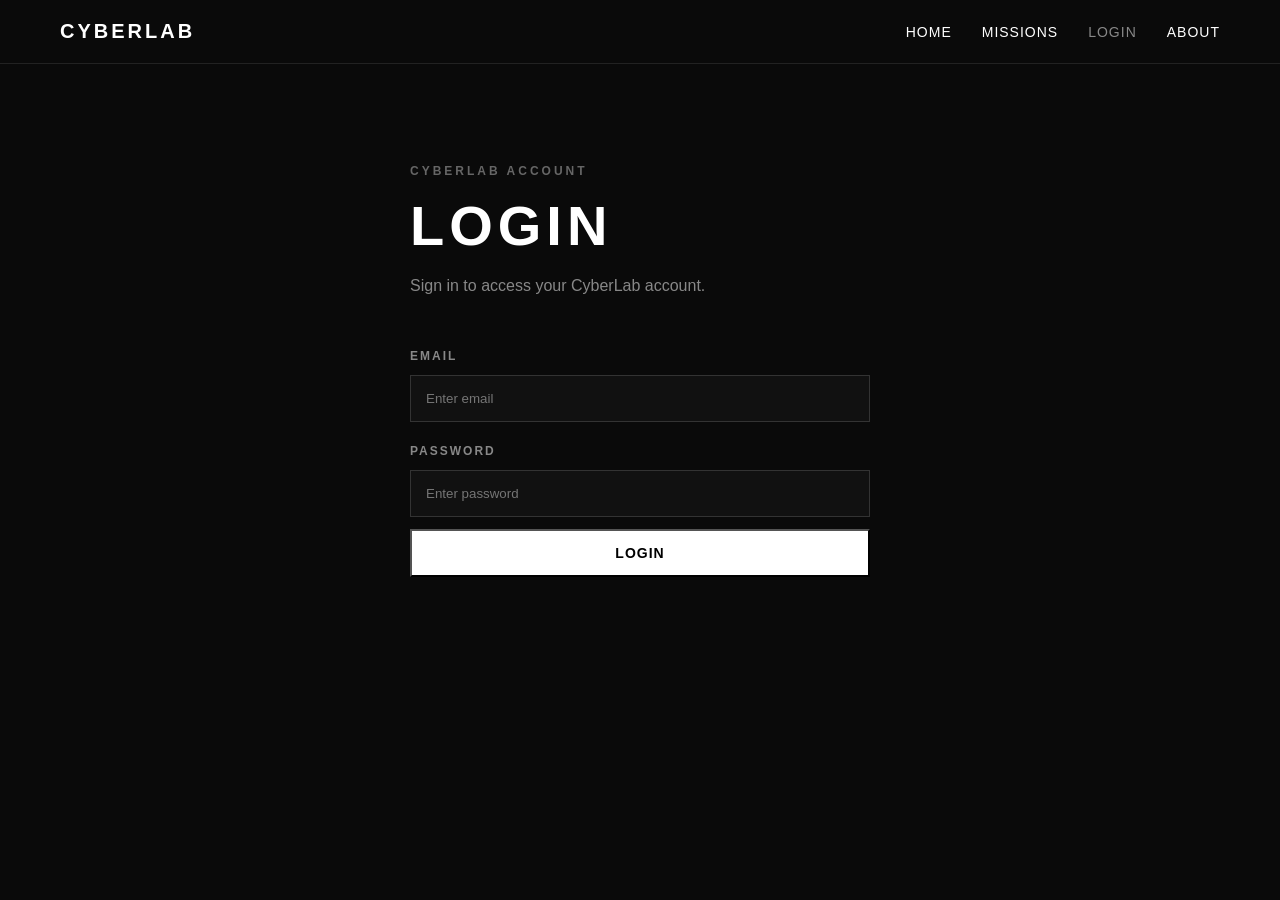
==== login.html @ a82ba15c "Add login and session authentication" ====
<!DOCTYPE html>
<html lang="en">

<head>
    <meta charset="UTF-8">
    <meta name="viewport" content="width=device-width, initial-scale=1.0">

    <title>CYBERLAB — Login</title>

    <link rel="stylesheet" href="css/style.css">
</head>

<body>

    <header class="site-header">

        <a href="index.html" class="logo">
            CYBERLAB
        </a>

        <nav class="nav-links">
            <a href="index.html">HOME</a>
            <a href="missions.html">MISSIONS</a>
            <a href="login.html" class="active">LOGIN</a>
            <a href="#">ABOUT</a>
        </nav>

    </header>


    <main>

        <section class="auth-page">

            <div class="auth-header">

                <p class="section-label">
                    CYBERLAB ACCOUNT
                </p>

                <h1>
                    LOGIN
                </h1>

                <p>
                    Sign in to access your CyberLab account.
                </p>

            </div>


            <form id="login-form" class="auth-form">

                <label for="email">
                    EMAIL
                </label>

                <input
                    type="email"
                    id="email"
                    name="email"
                    placeholder="Enter email"
                    required
                >


                <label for="password">
                    PASSWORD
                </label>

                <input
                    type="password"
                    id="password"
                    name="password"
                    placeholder="Enter password"
                    required
                >


                <button
                    type="submit"
                    class="button"
                    id="login-button"
                >
                    LOGIN
                </button>


                <p id="result"></p>

            </form>

        </section>

    </main>


    <script src="js/login.js"></script>

</body>

</html>
---- css/style.css ----
* {
    margin: 0;
    padding: 0;
    box-sizing: border-box;
}


body {
    background: #0a0a0a;
    color: #ffffff;
    font-family: Arial, sans-serif;
}

a {
    text-decoration: none;
    color: inherit;
}


.site-header {
    display: flex;
    justify-content: space-between;
    align-items: center;
    padding: 20px 60px;
    border-bottom: 1px solid #222;
}

.logo {
    color: #ffffff;
    font-size: 20px;
    font-weight: bold;
    letter-spacing: 3px;
}

.nav-links {
    display: flex;
    gap: 30px;
}

.nav-links a {
    color: #ffffff;
    font-size: 14px;
    letter-spacing: 1px;
    transition: color 0.2s ease;
}

.nav-links a:hover,
.nav-links .active {
    color: #888;
}


.button {
    display: inline-block;
    padding: 14px 28px;
    background: #ffffff;
    color: #000000;
    font-size: 14px;
    font-weight: bold;
    letter-spacing: 1px;
    transition: background 0.2s ease;
}

.button:hover {
    background: #cccccc;
}


.section-label {
    margin-bottom: 15px;
    color: #666;
    font-size: 12px;
    font-weight: bold;
    letter-spacing: 3px;
}


.hero {
    min-height: 70vh;
    display: flex;
    flex-direction: column;
    justify-content: center;
    align-items: center;
    padding: 40px 20px;
    text-align: center;
}

.hero h1 {
    margin-bottom: 20px;
    font-size: 80px;
    letter-spacing: 8px;
}

.hero > p:not(.section-label) {
    margin-bottom: 30px;
    color: #888;
    font-size: 18px;
}


.features {
    display: flex;
    gap: 20px;
    padding: 60px;
}

.features article {
    flex: 1;
    padding: 30px;
    background: #111;
    border: 1px solid #222;
}

.features h2 {
    margin-bottom: 12px;
    font-size: 22px;
}

.features p {
    margin-bottom: 20px;
    color: #888;
    line-height: 1.6;
}

.feature-link {
    color: #ffffff;
    font-size: 12px;
    font-weight: bold;
    letter-spacing: 1px;
}

.feature-link:hover {
    color: #888;
}


.missions {
    padding: 100px 60px;
}

.missions-header {
    max-width: 700px;
    margin-bottom: 60px;
}

.missions-header h1 {
    margin-bottom: 20px;
    font-size: 64px;
    letter-spacing: 6px;
}

.section-description {
    color: #888;
    font-size: 17px;
    line-height: 1.7;
}


.missions-grid {
    display: flex;
    gap: 20px;
}

.mission-card {
    flex: 1;
    min-height: 390px;
    padding: 30px;
    display: flex;
    flex-direction: column;
    justify-content: space-between;

    background: #111;
    border: 1px solid #222;

    transition:
        border-color 0.2s ease,
        transform 0.2s ease;
}

.mission-card:hover {
    border-color: #444;
    transform: translateY(-4px);
}


.mission-number {
    color: #555;
    font-size: 14px;
    letter-spacing: 2px;
}

.mission-content {
    display: flex;
    flex-direction: column;
    align-items: flex-start;
}

.mission-category {
    margin-bottom: 12px;
    color: #666;
    font-size: 12px;
    font-weight: bold;
    letter-spacing: 2px;
}

.mission-content h2 {
    margin-bottom: 15px;
    font-size: 28px;
}

.mission-description {
    margin-bottom: 25px;
    color: #888;
    line-height: 1.6;
}


.mission-meta {
    display: flex;
    align-items: center;
    gap: 15px;
    margin-bottom: 25px;
    color: #777;
    font-size: 12px;
    letter-spacing: 1px;
}

.difficulty {
    padding: 6px 10px;
    border: 1px solid #333;
    font-size: 11px;
    font-weight: bold;
}

.easy {
    color: #aaa;
}

.medium {
    color: #ccc;
}

.hard {
    color: #fff;
}


@media (max-width: 900px) {

    .features,
    .missions-grid {
        flex-direction: column;
    }

    .mission-card {
        min-height: auto;
    }
}


@media (max-width: 600px) {

    .site-header {
        flex-direction: column;
        gap: 20px;
        padding: 20px;
    }

    .nav-links {
        gap: 15px;
        flex-wrap: wrap;
        justify-content: center;
    }

    .hero h1 {
        font-size: 52px;
        letter-spacing: 5px;
    }

    .features,
    .missions {
        padding: 60px 20px;
    }

    .missions-header h1 {
        font-size: 44px;
    }
}


.mission-page {
    max-width: 1000px;
    margin: 0 auto;
    padding: 100px 60px;
}


.mission-header {
    margin-bottom: 80px;
}

.mission-header h1 {
    margin: 15px 0 20px;
    font-size: 64px;
    letter-spacing: 5px;
}

.mission-header .mission-number {
    color: #555;
    font-size: 13px;
    font-weight: bold;
    letter-spacing: 3px;
}

.mission-header .mission-category {
    margin-top: 20px;
}


.mission-section {
    margin-bottom: 60px;
}

.mission-section h2 {
    margin-bottom: 20px;
    font-size: 16px;
    letter-spacing: 3px;
}

.mission-section > p {
    max-width: 750px;
    color: #888;
    font-size: 16px;
    line-height: 1.8;
}



.log-box {
    padding: 25px;
    overflow-x: auto;
    background: #050505;
    border: 1px solid #222;
}

.log-box pre {
    margin-bottom: 8px;
    color: #aaa;
    font-family: monospace;
    font-size: 14px;
    line-height: 1.6;
}



.mission-section input {
    width: 100%;
    max-width: 600px;
    margin: 20px 0;
    padding: 15px;
    background: #111;
    color: #ffffff;
    border: 1px solid #333;
    outline: none;
    font-size: 14px;
}

.mission-section input:focus {
    border-color: #666;
}



@media (max-width: 600px) {

    .mission-page {
        padding: 60px 20px;
    }

    .mission-header h1 {
        font-size: 42px;
    }

    .log-box {
        padding: 15px;
    }

    .log-box pre {
        font-size: 12px;
    }
}

.auth-page {
    max-width: 500px;
    margin: 0 auto;
    padding: 100px 20px;
}

.auth-header {
    margin-bottom: 40px;
}

.auth-header h1 {
    margin: 15px 0;
    font-size: 56px;
    letter-spacing: 5px;
}

.auth-header p:not(.section-label) {
    color: #888;
    line-height: 1.6;
}

.auth-form {
    display: flex;
    flex-direction: column;
    gap: 12px;
}

.auth-form label {
    margin-top: 10px;
    color: #888;
    font-size: 12px;
    font-weight: bold;
    letter-spacing: 2px;
}

.auth-form input {
    padding: 15px;
    background: #111;
    color: #fff;
    border: 1px solid #333;
    outline: none;
}

.auth-form input:focus {
    border-color: #666;
}

.auth-form #result {
    margin-top: 15px;
    color: #aaa;
}
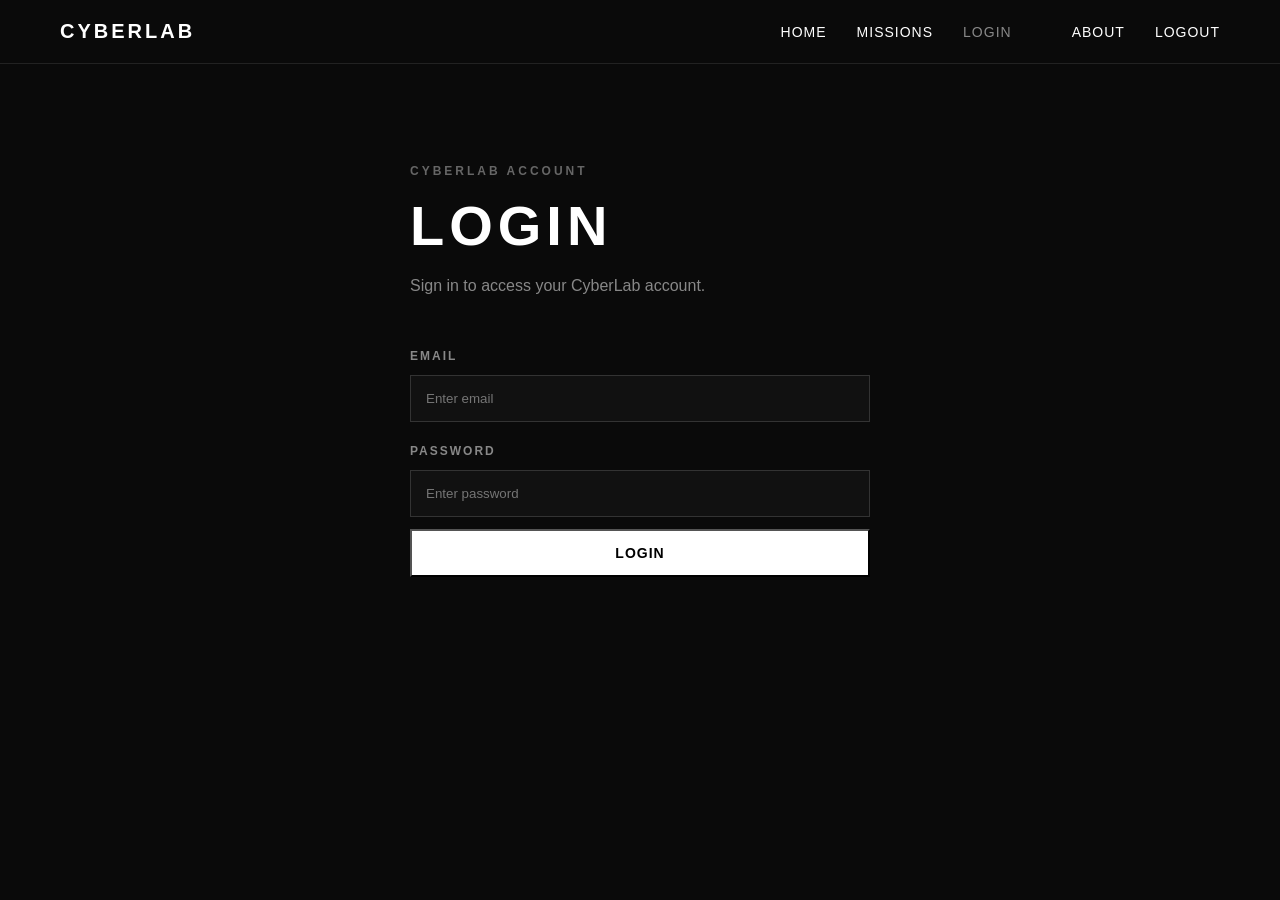
==== commit 609970ef: "Load app script on login page" ====
--- a/login.html
+++ b/login.html
@@ -21,8 +21,14 @@
         <nav class="nav-links">
             <a href="index.html">HOME</a>
             <a href="missions.html">MISSIONS</a>
-            <a href="login.html" class="active">LOGIN</a>
-            <a href="#">ABOUT</a>
+
+            <a href="login.html" id="loginLink" class="active">LOGIN</a>
+
+            <span id="userInfo"></span>
+
+            <a href="#" id="aboutLink">ABOUT</a>
+
+            <a href="#" id="logoutLink">LOGOUT</a>
         </nav>
 
     </header>
@@ -96,6 +102,7 @@
 
 
     <script src="js/login.js"></script>
+    <script src="js/app.js"></script>
 
 </body>
 
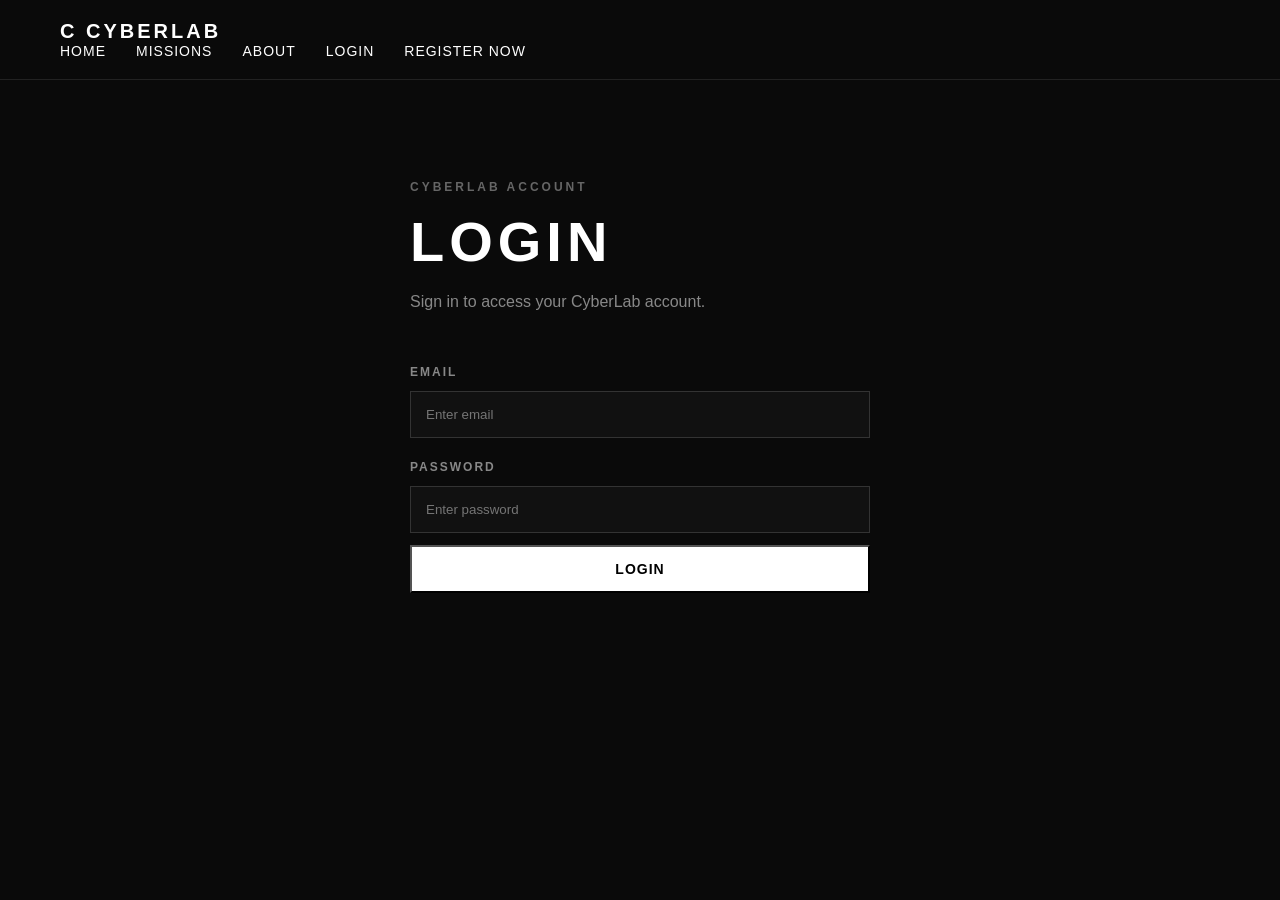
==== commit 473e7e50: "Unify login page header" ====
--- a/login.html
+++ b/login.html
@@ -12,26 +12,58 @@
 
 <body>
 
-    <header class="site-header">
+    
+<header class="site-header">
+    <div class="header-inner">
 
         <a href="index.html" class="logo">
-            CYBERLAB
+            <span class="logo-icon">C</span>
+            <span class="logo-text">CYBER<span>LAB</span></span>
         </a>
 
-        <nav class="nav-links">
-            <a href="index.html">HOME</a>
-            <a href="missions.html">MISSIONS</a>
+        <nav class="nav-links" aria-label="Main navigation">
 
-            <a href="login.html" id="loginLink" class="active">LOGIN</a>
+            <a href="index.html" class="nav-link">
+                HOME
+            </a>
 
-            <span id="userInfo"></span>
+            <a href="missions.html" class="nav-link">
+                MISSIONS
+            </a>
 
-            <a href="#" id="aboutLink">ABOUT</a>
+            <a href="index.html#about"
+               id="aboutLink"
+               class="nav-link">
+                ABOUT
+            </a>
 
-            <a href="#" id="logoutLink">LOGOUT</a>
+            <a href="login.html"
+               id="loginLink"
+               class="nav-link">
+                LOGIN
+            </a>
+
+            <a href="register.html"
+               id="registerLink"
+               class="nav-cta">
+                REGISTER NOW
+            </a>
+
+            <span id="userInfo"
+                  class="user-info"
+                  hidden></span>
+
+            <a href="#"
+               id="logoutLink"
+               class="nav-cta nav-logout"
+               hidden>
+                LOGOUT
+            </a>
+
         </nav>
+    </div>
+</header>
 
-    </header>
 
 
     <main>
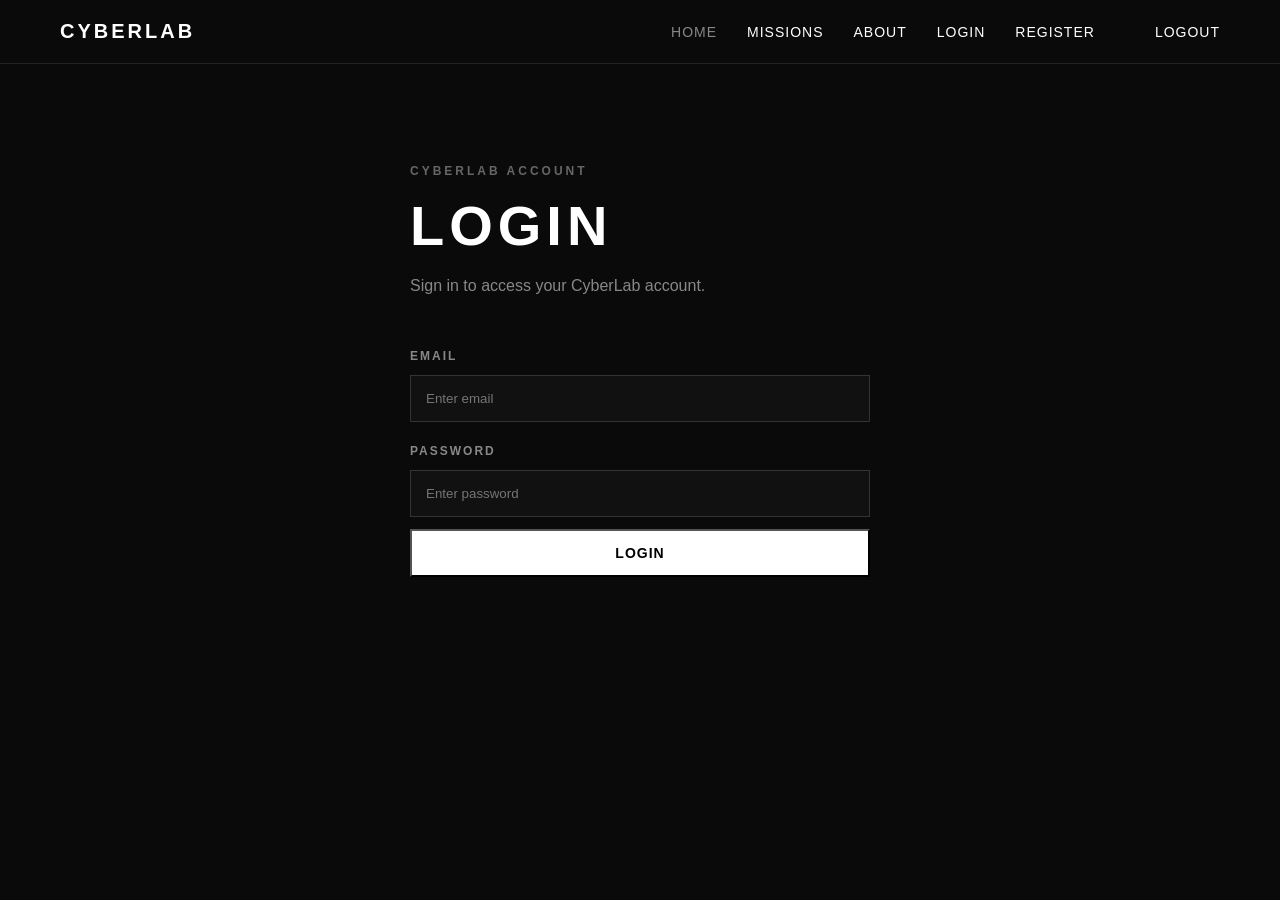
==== commit 2e74eabb: "Restore login page header" ====
--- a/login.html
+++ b/login.html
@@ -13,56 +13,35 @@
 <body>
 
     
+
 <header class="site-header">
-    <div class="header-inner">
 
-        <a href="index.html" class="logo">
-            <span class="logo-icon">C</span>
-            <span class="logo-text">CYBER<span>LAB</span></span>
+    <a href="index.html" class="logo">
+        CYBERLAB
+    </a>
+
+    <nav class="nav-links">
+
+        <a href="index.html" class="active">HOME</a>
+
+        <a href="missions.html">MISSIONS</a>
+
+        <a href="#about" id="aboutLink">ABOUT</a>
+
+        <a href="login.html" id="loginLink">LOGIN</a>
+
+        <a href="register.html" id="registerLink">
+            REGISTER
         </a>
 
-        <nav class="nav-links" aria-label="Main navigation">
+        <span id="userInfo"></span>
 
-            <a href="index.html" class="nav-link">
-                HOME
-            </a>
+        <a href="#" id="logoutLink">LOGOUT</a>
 
-            <a href="missions.html" class="nav-link">
-                MISSIONS
-            </a>
+    </nav>
 
-            <a href="index.html#about"
-               id="aboutLink"
-               class="nav-link">
-                ABOUT
-            </a>
+</header>
 
-            <a href="login.html"
-               id="loginLink"
-               class="nav-link">
-                LOGIN
-            </a>
-
-            <a href="register.html"
-               id="registerLink"
-               class="nav-cta">
-                REGISTER NOW
-            </a>
-
-            <span id="userInfo"
-                  class="user-info"
-                  hidden></span>
-
-            <a href="#"
-               id="logoutLink"
-               class="nav-cta nav-logout"
-               hidden>
-                LOGOUT
-            </a>
-
-        </nav>
-    </div>
-</header>
 
 
 
--- a/css/style.css
+++ b/css/style.css
@@ -23,6 +23,10 @@
     align-items: center;
     padding: 20px 60px;
     border-bottom: 1px solid #222;
+}
+
+.site-header [hidden] {
+    display: none !important;
 }
 
 .logo {
